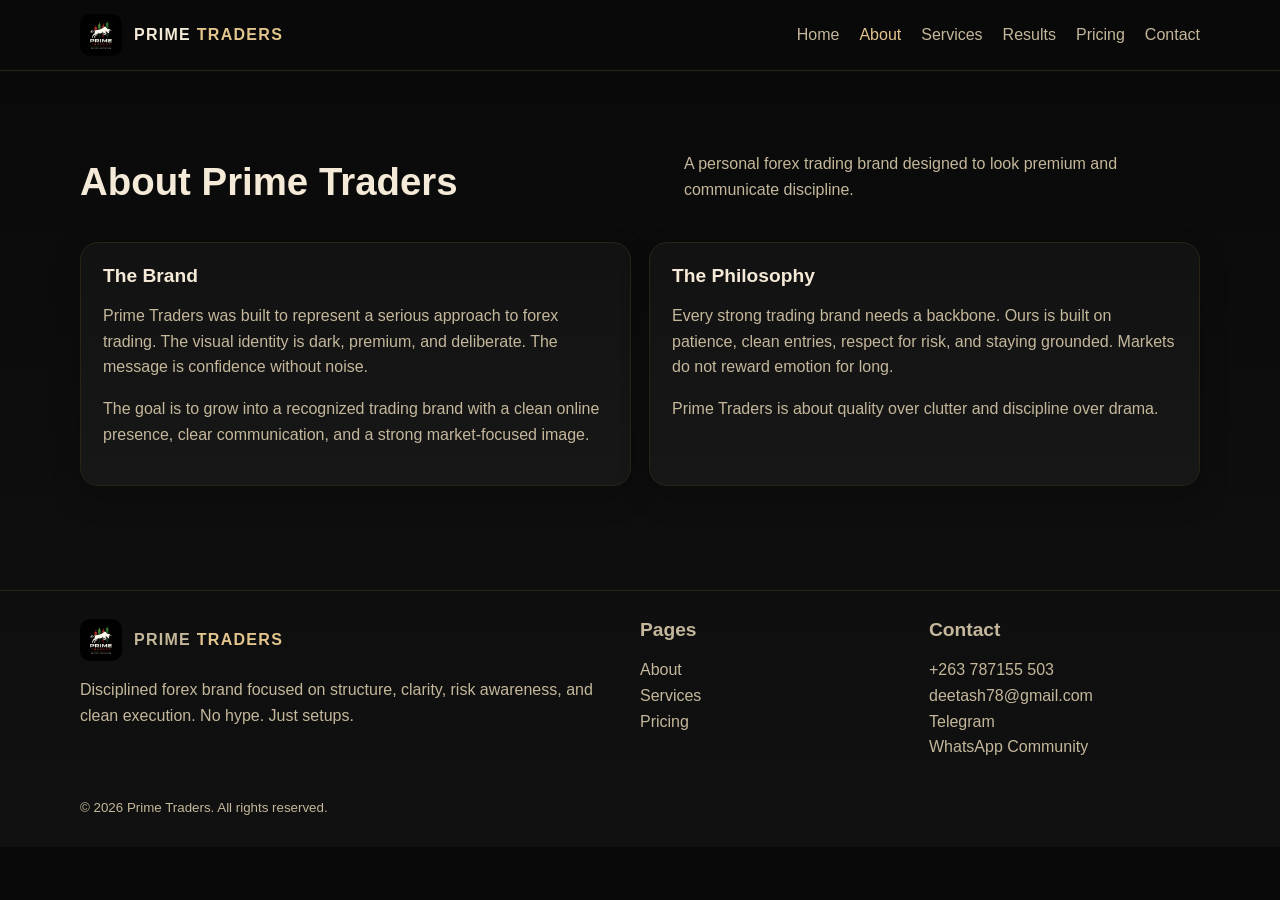
==== about.html @ fb57da5f "Add files via upload" ====
<!doctype html><html><head><meta charset="utf-8"><meta name="viewport" content="width=device-width,initial-scale=1"><title>About | Prime Traders</title><meta name="description" content="Prime Traders — personal forex trading brand with a premium, disciplined, no-hype positioning."><link rel="icon" href="logo.png"><link rel="stylesheet" href="style.css"></head><body>
    <nav class="nav"><div class="container nav-inner"><a class="brand" href="index.html"><img src="logo.png" alt="Prime Traders logo"><div>PRIME <span>TRADERS</span></div></a><div class="links"><a href="index.html" class="">Home</a><a href="about.html" class="active">About</a><a href="services.html" class="">Services</a><a href="results.html" class="">Results</a><a href="pricing.html" class="">Pricing</a><a href="contact.html" class="">Contact</a></div></div></nav>
    <section class="section"><div class="container"><div class="section-head"><div><h2>About Prime Traders</h2></div><p>A personal forex trading brand designed to look premium and communicate discipline.</p></div><div class="grid-2"><div class="card"><h3>The Brand</h3><p>Prime Traders was built to represent a serious approach to forex trading. The visual identity is dark, premium, and deliberate. The message is confidence without noise.</p><p>The goal is to grow into a recognized trading brand with a clean online presence, clear communication, and a strong market-focused image.</p></div><div class="card"><h3>The Philosophy</h3><p>Every strong trading brand needs a backbone. Ours is built on patience, clean entries, respect for risk, and staying grounded. Markets do not reward emotion for long.</p><p>Prime Traders is about quality over clutter and discipline over drama.</p></div></div></div></section>
    <footer class="footer"><div class="container footer-grid"><div><div class="brand" style="margin-bottom:10px"><img src="logo.png" alt="logo"><div>PRIME <span>TRADERS</span></div></div><p>Disciplined forex brand focused on structure, clarity, risk awareness, and clean execution. No hype. Just setups.</p></div><div><h3>Pages</h3><p><a href="about.html">About</a><br><a href="services.html">Services</a><br><a href="pricing.html">Pricing</a></p></div><div><h3>Contact</h3><p>+263 787155 503<br>deetash78@gmail.com<br><a href="https://t.me/primetraders263">Telegram</a><br><a href="https://chat.whatsapp.com/EgGNkARobAU7Wav0RTBW9T?mode=gi_t">WhatsApp Community</a></p></div></div><div class="container" style="margin-top:18px"><small>© 2026 Prime Traders. All rights reserved.</small></div></footer>
    <script src="script.js"></script></body></html>
---- style.css ----
:root{
  --bg:#0a0a0a; --card:#121212; --card2:#171717; --text:#f4ead7; --muted:#c4b79b; --gold:#c7a35f; --gold2:#e2c48d; --line:#2a2418;
}
*{box-sizing:border-box} html{scroll-behavior:smooth} body{margin:0;font-family:Arial,Helvetica,sans-serif;background:linear-gradient(180deg,#090909,#111);color:var(--text);line-height:1.6}
a{color:inherit;text-decoration:none} img{max-width:100%;display:block}
.container{width:min(1120px,92%);margin:auto}
.nav{position:sticky;top:0;z-index:20;background:rgba(10,10,10,.92);backdrop-filter:blur(8px);border-bottom:1px solid var(--line)}
.nav-inner{display:flex;align-items:center;justify-content:space-between;padding:14px 0}.brand{display:flex;align-items:center;gap:12px;font-weight:700;letter-spacing:.08em}.brand img{width:42px;height:42px;border-radius:10px}.brand span{color:var(--gold2)}
.links{display:flex;gap:20px;flex-wrap:wrap}.links a{color:var(--muted)}.links a:hover,.links a.active{color:var(--gold2)}
.hero{padding:88px 0 58px;background:radial-gradient(circle at top right,rgba(199,163,95,.14),transparent 30%),radial-gradient(circle at left,rgba(226,196,141,.08),transparent 28%)}
.hero-grid{display:grid;grid-template-columns:1.2fr .8fr;gap:32px;align-items:center}.badge{display:inline-block;padding:8px 12px;border:1px solid var(--line);border-radius:999px;color:var(--gold2);background:#111;margin-bottom:18px}
h1,h2,h3{line-height:1.15;margin:0 0 14px} h1{font-size:clamp(2.2rem,5vw,4.4rem)} h2{font-size:clamp(1.7rem,3vw,2.8rem)} h3{font-size:1.2rem}.lead{font-size:1.08rem;color:var(--muted);max-width:62ch}
.cta{display:flex;gap:14px;flex-wrap:wrap;margin-top:24px}.btn{display:inline-block;padding:14px 18px;border-radius:12px;border:1px solid var(--gold);font-weight:700}.btn-primary{background:linear-gradient(135deg,var(--gold),#9f7b3f);color:#111}.btn-secondary{color:var(--gold2);background:transparent}
.card,.stat,.price,.contact-card,.faq-item{background:linear-gradient(180deg,var(--card),var(--card2));border:1px solid var(--line);border-radius:18px;box-shadow:0 12px 30px rgba(0,0,0,.2)}
.hero-card{padding:24px}.hero-card ul{padding-left:18px;color:var(--muted)}
.section{padding:64px 0}.section-head{display:flex;justify-content:space-between;gap:18px;align-items:end;margin-bottom:24px}.section-head p{max-width:58ch;color:var(--muted)}
.grid-3{display:grid;grid-template-columns:repeat(3,1fr);gap:18px}.grid-2{display:grid;grid-template-columns:repeat(2,1fr);gap:18px}
.card{padding:22px}.card p,.stat p,.price p,.contact-card p,li{color:var(--muted)}
.stats{display:grid;grid-template-columns:repeat(4,1fr);gap:16px}.stat{padding:22px}.stat strong{display:block;font-size:1.9rem;color:var(--gold2);margin-bottom:8px}
.price{padding:24px;display:flex;flex-direction:column;gap:14px}.price .amount{font-size:2rem;color:var(--gold2);font-weight:800}.price ul{padding-left:18px;margin:0}.pill{display:inline-block;padding:6px 10px;border:1px solid var(--line);border-radius:999px;color:var(--gold2);font-size:.9rem}
.contact-grid{display:grid;grid-template-columns:repeat(2,1fr);gap:18px}.contact-card{padding:22px}
.footer{border-top:1px solid var(--line);padding:28px 0;color:var(--muted);margin-top:40px}.footer-grid{display:grid;grid-template-columns:2fr 1fr 1fr;gap:18px}.muted{color:var(--muted)}
.notice{padding:16px 18px;border-left:4px solid var(--gold);background:#121212;border-radius:12px;color:var(--muted)}
.table{width:100%;border-collapse:collapse}.table th,.table td{padding:14px;border-bottom:1px solid var(--line);text-align:left}.table th{color:var(--gold2)}
@media (max-width:900px){.hero-grid,.grid-3,.grid-2,.contact-grid,.footer-grid,.stats{grid-template-columns:1fr}.nav-inner{flex-direction:column;gap:12px}.links{justify-content:center}}
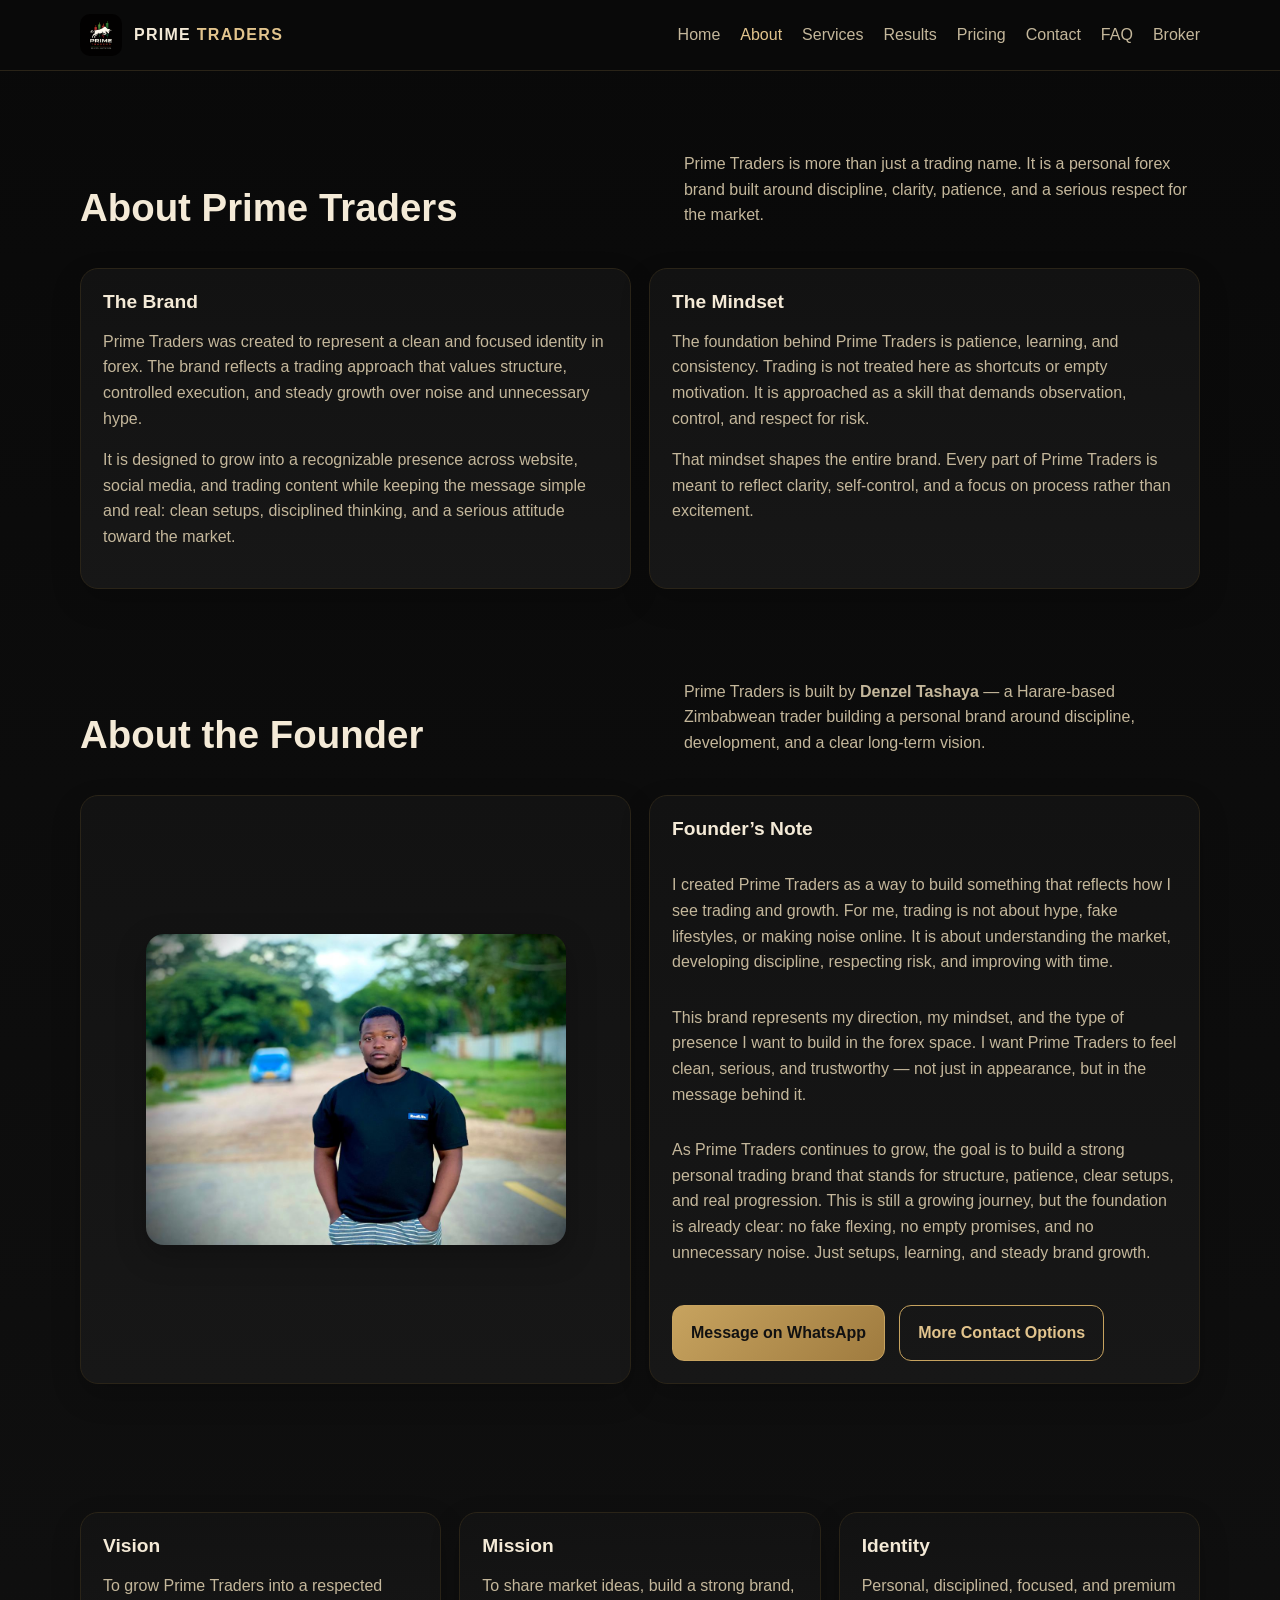
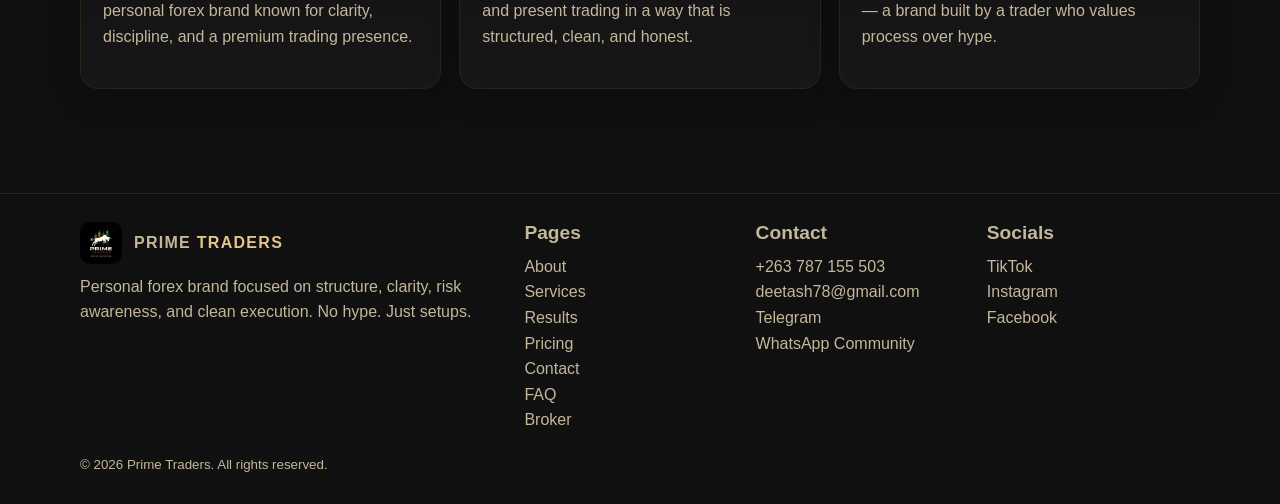
==== commit 1f44dd4a: "Add files via upload" ====
--- a/about.html
+++ b/about.html
@@ -1,5 +1,144 @@
-<!doctype html><html><head><meta charset="utf-8"><meta name="viewport" content="width=device-width,initial-scale=1"><title>About | Prime Traders</title><meta name="description" content="Prime Traders — personal forex trading brand with a premium, disciplined, no-hype positioning."><link rel="icon" href="logo.png"><link rel="stylesheet" href="style.css"></head><body>
-    <nav class="nav"><div class="container nav-inner"><a class="brand" href="index.html"><img src="logo.png" alt="Prime Traders logo"><div>PRIME <span>TRADERS</span></div></a><div class="links"><a href="index.html" class="">Home</a><a href="about.html" class="active">About</a><a href="services.html" class="">Services</a><a href="results.html" class="">Results</a><a href="pricing.html" class="">Pricing</a><a href="contact.html" class="">Contact</a></div></div></nav>
-    <section class="section"><div class="container"><div class="section-head"><div><h2>About Prime Traders</h2></div><p>A personal forex trading brand designed to look premium and communicate discipline.</p></div><div class="grid-2"><div class="card"><h3>The Brand</h3><p>Prime Traders was built to represent a serious approach to forex trading. The visual identity is dark, premium, and deliberate. The message is confidence without noise.</p><p>The goal is to grow into a recognized trading brand with a clean online presence, clear communication, and a strong market-focused image.</p></div><div class="card"><h3>The Philosophy</h3><p>Every strong trading brand needs a backbone. Ours is built on patience, clean entries, respect for risk, and staying grounded. Markets do not reward emotion for long.</p><p>Prime Traders is about quality over clutter and discipline over drama.</p></div></div></div></section>
-    <footer class="footer"><div class="container footer-grid"><div><div class="brand" style="margin-bottom:10px"><img src="logo.png" alt="logo"><div>PRIME <span>TRADERS</span></div></div><p>Disciplined forex brand focused on structure, clarity, risk awareness, and clean execution. No hype. Just setups.</p></div><div><h3>Pages</h3><p><a href="about.html">About</a><br><a href="services.html">Services</a><br><a href="pricing.html">Pricing</a></p></div><div><h3>Contact</h3><p>+263 787155 503<br>deetash78@gmail.com<br><a href="https://t.me/primetraders263">Telegram</a><br><a href="https://chat.whatsapp.com/EgGNkARobAU7Wav0RTBW9T?mode=gi_t">WhatsApp Community</a></p></div></div><div class="container" style="margin-top:18px"><small>© 2026 Prime Traders. All rights reserved.</small></div></footer>
-    <script src="script.js"></script></body></html>+<!doctype html>
+<html lang="en">
+<head>
+  <meta charset="utf-8">
+  <meta name="viewport" content="width=device-width,initial-scale=1">
+  <title>About | Prime Traders</title>
+  <meta name="description" content="Learn about Prime Traders and the founder behind the brand. A personal forex trading brand built on structure, patience, clarity, and disciplined execution.">
+  <link rel="icon" href="logo.png">
+  <link rel="stylesheet" href="style.css">
+</head>
+<body>
+  <nav class="nav">
+    <div class="container nav-inner">
+      <a class="brand" href="index.html">
+        <img src="logo.png" alt="Prime Traders logo">
+        <div>PRIME <span>TRADERS</span></div>
+      </a>
+      <div class="links">
+        <a href="index.html">Home</a>
+        <a href="about.html" class="active">About</a>
+        <a href="services.html">Services</a>
+        <a href="results.html">Results</a>
+        <a href="pricing.html">Pricing</a>
+        <a href="contact.html">Contact</a>
+        <a href="faq.html">FAQ</a>
+        <a href="broker.html">Broker</a>
+      </div>
+    </div>
+  </nav>
+
+  <section class="section">
+    <div class="container">
+      <div class="section-head">
+        <div><h2>About Prime Traders</h2></div>
+        <p>Prime Traders is more than just a trading name. It is a personal forex brand built around discipline, clarity, patience, and a serious respect for the market.</p>
+      </div>
+
+      <div class="grid-2">
+        <div class="card">
+          <h3>The Brand</h3>
+          <p>Prime Traders was created to represent a clean and focused identity in forex. The brand reflects a trading approach that values structure, controlled execution, and steady growth over noise and unnecessary hype.</p>
+          <p>It is designed to grow into a recognizable presence across website, social media, and trading content while keeping the message simple and real: clean setups, disciplined thinking, and a serious attitude toward the market.</p>
+        </div>
+
+        <div class="card">
+          <h3>The Mindset</h3>
+          <p>The foundation behind Prime Traders is patience, learning, and consistency. Trading is not treated here as shortcuts or empty motivation. It is approached as a skill that demands observation, control, and respect for risk.</p>
+          <p>That mindset shapes the entire brand. Every part of Prime Traders is meant to reflect clarity, self-control, and a focus on process rather than excitement.</p>
+        </div>
+      </div>
+    </div>
+  </section>
+
+  <section class="section founder-section">
+    <div class="container">
+      <div class="section-head">
+        <div><h2>About the Founder</h2></div>
+        <p>Prime Traders is built by <strong>Denzel Tashaya</strong> — a Harare-based Zimbabwean trader building a personal brand around discipline, development, and a clear long-term vision.</p>
+      </div>
+
+      <div class="grid-2 founder-grid">
+        <div class="card founder-photo-card">
+          <img src="denzel.jpeg" alt="Denzel Tashaya" class="founder-photo">
+        </div>
+
+        <div class="card founder-text-card">
+          <h3>Founder’s Note</h3>
+          <p>I created Prime Traders as a way to build something that reflects how I see trading and growth. For me, trading is not about hype, fake lifestyles, or making noise online. It is about understanding the market, developing discipline, respecting risk, and improving with time.</p>
+          <p>This brand represents my direction, my mindset, and the type of presence I want to build in the forex space. I want Prime Traders to feel clean, serious, and trustworthy — not just in appearance, but in the message behind it.</p>
+          <p>As Prime Traders continues to grow, the goal is to build a strong personal trading brand that stands for structure, patience, clear setups, and real progression. This is still a growing journey, but the foundation is already clear: no fake flexing, no empty promises, and no unnecessary noise. Just setups, learning, and steady brand growth.</p>
+
+          <div class="founder-actions">
+            <a class="btn btn-primary" href="https://wa.me/263787155503?text=Hi%20Denzel" target="_blank">Message on WhatsApp</a>
+            <a class="btn btn-secondary" href="contact.html">More Contact Options</a>
+          </div>
+        </div>
+      </div>
+    </div>
+  </section>
+
+  <section class="section">
+    <div class="container">
+      <div class="grid-3">
+        <div class="card">
+          <h3>Vision</h3>
+          <p>To grow Prime Traders into a respected personal forex brand known for clarity, discipline, and a premium trading presence.</p>
+        </div>
+        <div class="card">
+          <h3>Mission</h3>
+          <p>To share market ideas, build a strong brand, and present trading in a way that is structured, clean, and honest.</p>
+        </div>
+        <div class="card">
+          <h3>Identity</h3>
+          <p>Personal, disciplined, focused, and premium — a brand built by a trader who values process over hype.</p>
+        </div>
+      </div>
+    </div>
+  </section>
+
+  <footer class="footer">
+    <div class="container footer-grid">
+      <div>
+        <div class="brand" style="margin-bottom:10px">
+          <img src="logo.png" alt="Prime Traders logo">
+          <div>PRIME <span>TRADERS</span></div>
+        </div>
+        <p>Personal forex brand focused on structure, clarity, risk awareness, and clean execution. No hype. Just setups.</p>
+      </div>
+      <div>
+        <h3>Pages</h3>
+        <p>
+          <a href="about.html">About</a><br>
+          <a href="services.html">Services</a><br>
+          <a href="results.html">Results</a><br>
+          <a href="pricing.html">Pricing</a><br>
+          <a href="contact.html">Contact</a><br>
+          <a href="faq.html">FAQ</a><br>
+          <a href="broker.html">Broker</a>
+        </p>
+      </div>
+      <div>
+        <h3>Contact</h3>
+        <p>
+          <a href="tel:+263787155503">+263 787 155 503</a><br>
+          <a href="mailto:deetash78@gmail.com">deetash78@gmail.com</a><br>
+          <a href="https://t.me/primetraders263" target="_blank">Telegram</a><br>
+          <a href="https://chat.whatsapp.com/EgGNkARobAU7Wav0RTBW9T?mode=gi_t" target="_blank">WhatsApp Community</a>
+        </p>
+      </div>
+      <div>
+        <h3>Socials</h3>
+        <p>
+          <a href="https://www.tiktok.com/@primetraders_zw?_r=1&_t=ZS-950RxNBvnf7" target="_blank">TikTok</a><br>
+          <a href="https://www.instagram.com/denzeltashayaofficial?igsh=MmN0ZHVwbDB0ODcy&utm_source=qr" target="_blank">Instagram</a><br>
+          <a href="https://www.facebook.com/share/1NozaazZCv/?mibextid=wwXIfr" target="_blank">Facebook</a>
+        </p>
+      </div>
+    </div>
+    <div class="container" style="margin-top:18px"><small>© 2026 Prime Traders. All rights reserved.</small></div>
+  </footer>
+
+  <script src="script.js"></script>
+</body>
+</html>
--- a/style.css
+++ b/style.css
@@ -1,26 +1,491 @@
-
 :root{
-  --bg:#0a0a0a; --card:#121212; --card2:#171717; --text:#f4ead7; --muted:#c4b79b; --gold:#c7a35f; --gold2:#e2c48d; --line:#2a2418;
-}
-*{box-sizing:border-box} html{scroll-behavior:smooth} body{margin:0;font-family:Arial,Helvetica,sans-serif;background:linear-gradient(180deg,#090909,#111);color:var(--text);line-height:1.6}
-a{color:inherit;text-decoration:none} img{max-width:100%;display:block}
-.container{width:min(1120px,92%);margin:auto}
-.nav{position:sticky;top:0;z-index:20;background:rgba(10,10,10,.92);backdrop-filter:blur(8px);border-bottom:1px solid var(--line)}
-.nav-inner{display:flex;align-items:center;justify-content:space-between;padding:14px 0}.brand{display:flex;align-items:center;gap:12px;font-weight:700;letter-spacing:.08em}.brand img{width:42px;height:42px;border-radius:10px}.brand span{color:var(--gold2)}
-.links{display:flex;gap:20px;flex-wrap:wrap}.links a{color:var(--muted)}.links a:hover,.links a.active{color:var(--gold2)}
-.hero{padding:88px 0 58px;background:radial-gradient(circle at top right,rgba(199,163,95,.14),transparent 30%),radial-gradient(circle at left,rgba(226,196,141,.08),transparent 28%)}
-.hero-grid{display:grid;grid-template-columns:1.2fr .8fr;gap:32px;align-items:center}.badge{display:inline-block;padding:8px 12px;border:1px solid var(--line);border-radius:999px;color:var(--gold2);background:#111;margin-bottom:18px}
-h1,h2,h3{line-height:1.15;margin:0 0 14px} h1{font-size:clamp(2.2rem,5vw,4.4rem)} h2{font-size:clamp(1.7rem,3vw,2.8rem)} h3{font-size:1.2rem}.lead{font-size:1.08rem;color:var(--muted);max-width:62ch}
-.cta{display:flex;gap:14px;flex-wrap:wrap;margin-top:24px}.btn{display:inline-block;padding:14px 18px;border-radius:12px;border:1px solid var(--gold);font-weight:700}.btn-primary{background:linear-gradient(135deg,var(--gold),#9f7b3f);color:#111}.btn-secondary{color:var(--gold2);background:transparent}
-.card,.stat,.price,.contact-card,.faq-item{background:linear-gradient(180deg,var(--card),var(--card2));border:1px solid var(--line);border-radius:18px;box-shadow:0 12px 30px rgba(0,0,0,.2)}
-.hero-card{padding:24px}.hero-card ul{padding-left:18px;color:var(--muted)}
-.section{padding:64px 0}.section-head{display:flex;justify-content:space-between;gap:18px;align-items:end;margin-bottom:24px}.section-head p{max-width:58ch;color:var(--muted)}
-.grid-3{display:grid;grid-template-columns:repeat(3,1fr);gap:18px}.grid-2{display:grid;grid-template-columns:repeat(2,1fr);gap:18px}
-.card{padding:22px}.card p,.stat p,.price p,.contact-card p,li{color:var(--muted)}
-.stats{display:grid;grid-template-columns:repeat(4,1fr);gap:16px}.stat{padding:22px}.stat strong{display:block;font-size:1.9rem;color:var(--gold2);margin-bottom:8px}
-.price{padding:24px;display:flex;flex-direction:column;gap:14px}.price .amount{font-size:2rem;color:var(--gold2);font-weight:800}.price ul{padding-left:18px;margin:0}.pill{display:inline-block;padding:6px 10px;border:1px solid var(--line);border-radius:999px;color:var(--gold2);font-size:.9rem}
-.contact-grid{display:grid;grid-template-columns:repeat(2,1fr);gap:18px}.contact-card{padding:22px}
-.footer{border-top:1px solid var(--line);padding:28px 0;color:var(--muted);margin-top:40px}.footer-grid{display:grid;grid-template-columns:2fr 1fr 1fr;gap:18px}.muted{color:var(--muted)}
-.notice{padding:16px 18px;border-left:4px solid var(--gold);background:#121212;border-radius:12px;color:var(--muted)}
-.table{width:100%;border-collapse:collapse}.table th,.table td{padding:14px;border-bottom:1px solid var(--line);text-align:left}.table th{color:var(--gold2)}
-@media (max-width:900px){.hero-grid,.grid-3,.grid-2,.contact-grid,.footer-grid,.stats{grid-template-columns:1fr}.nav-inner{flex-direction:column;gap:12px}.links{justify-content:center}}
+  --bg:#0a0a0a;
+  --card:#121212;
+  --card2:#171717;
+  --text:#f4ead7;
+  --muted:#c4b79b;
+  --gold:#c7a35f;
+  --gold2:#e2c48d;
+  --line:#2a2418;
+}
+
+*{
+  box-sizing:border-box;
+}
+
+html{
+  scroll-behavior:smooth;
+}
+
+body{
+  margin:0;
+  font-family:Arial, Helvetica, sans-serif;
+  background:linear-gradient(180deg,#090909,#111);
+  color:var(--text);
+  line-height:1.6;
+}
+
+a{
+  color:inherit;
+  text-decoration:none;
+}
+
+img{
+  max-width:100%;
+  display:block;
+}
+
+.container{
+  width:min(1120px, 92%);
+  margin:auto;
+}
+
+/* NAV */
+.nav{
+  position:sticky;
+  top:0;
+  z-index:20;
+  background:rgba(10,10,10,.92);
+  backdrop-filter:blur(8px);
+  border-bottom:1px solid var(--line);
+}
+
+.nav-inner{
+  display:flex;
+  align-items:center;
+  justify-content:space-between;
+  padding:14px 0;
+  gap:16px;
+}
+
+.brand{
+  display:flex;
+  align-items:center;
+  gap:12px;
+  font-weight:700;
+  letter-spacing:.08em;
+}
+
+.brand img{
+  width:42px;
+  height:42px;
+  border-radius:10px;
+  object-fit:cover;
+}
+
+.brand span{
+  color:var(--gold2);
+}
+
+.links{
+  display:flex;
+  gap:20px;
+  flex-wrap:wrap;
+}
+
+.links a{
+  color:var(--muted);
+  transition:.2s ease;
+}
+
+.links a:hover,
+.links a.active{
+  color:var(--gold2);
+}
+
+/* HERO */
+.hero{
+  padding:88px 0 58px;
+  background:
+    radial-gradient(circle at top right, rgba(199,163,95,.14), transparent 30%),
+    radial-gradient(circle at left, rgba(226,196,141,.08), transparent 28%);
+}
+
+.hero-grid{
+  display:grid;
+  grid-template-columns:1.2fr .8fr;
+  gap:32px;
+  align-items:center;
+}
+
+.badge{
+  display:inline-block;
+  padding:8px 12px;
+  border:1px solid var(--line);
+  border-radius:999px;
+  color:var(--gold2);
+  background:#111;
+  margin-bottom:18px;
+  font-size:.92rem;
+}
+
+h1,h2,h3{
+  line-height:1.15;
+  margin:0 0 14px;
+}
+
+h1{
+  font-size:clamp(2.2rem, 5vw, 4.4rem);
+}
+
+h2{
+  font-size:clamp(1.7rem, 3vw, 2.8rem);
+}
+
+h3{
+  font-size:1.2rem;
+}
+
+.lead{
+  font-size:1.08rem;
+  color:var(--muted);
+  max-width:62ch;
+}
+
+/* BUTTONS */
+.cta,
+.founder-actions{
+  display:flex;
+  gap:14px;
+  flex-wrap:wrap;
+  margin-top:24px;
+}
+
+.btn{
+  display:inline-block;
+  padding:14px 18px;
+  border-radius:12px;
+  border:1px solid var(--gold);
+  font-weight:700;
+  transition:.2s ease;
+}
+
+.btn:hover{
+  transform:translateY(-1px);
+}
+
+.btn-primary{
+  background:linear-gradient(135deg, var(--gold), #9f7b3f);
+  color:#111;
+}
+
+.btn-secondary{
+  color:var(--gold2);
+  background:transparent;
+}
+
+/* CARDS */
+.card,
+.stat,
+.price,
+.contact-card,
+.faq-item{
+  background:linear-gradient(180deg, var(--card), var(--card2));
+  border:1px solid var(--line);
+  border-radius:18px;
+  box-shadow:0 12px 30px rgba(0,0,0,.2);
+}
+
+.hero-card{
+  padding:24px;
+}
+
+.hero-card ul{
+  padding-left:18px;
+  color:var(--muted);
+}
+
+.section{
+  padding:64px 0;
+}
+
+.section-head{
+  display:flex;
+  justify-content:space-between;
+  gap:18px;
+  align-items:end;
+  margin-bottom:24px;
+}
+
+.section-head p{
+  max-width:58ch;
+  color:var(--muted);
+}
+
+.grid-3{
+  display:grid;
+  grid-template-columns:repeat(3,1fr);
+  gap:18px;
+}
+
+.grid-2{
+  display:grid;
+  grid-template-columns:repeat(2,1fr);
+  gap:18px;
+}
+
+.card{
+  padding:22px;
+}
+
+.card p,
+.stat p,
+.price p,
+.contact-card p,
+li{
+  color:var(--muted);
+}
+
+.card p + p{
+  margin-top:12px;
+}
+
+.stats{
+  display:grid;
+  grid-template-columns:repeat(4,1fr);
+  gap:16px;
+}
+
+.stat{
+  padding:22px;
+}
+
+.stat strong{
+  display:block;
+  font-size:1.9rem;
+  color:var(--gold2);
+  margin-bottom:8px;
+}
+
+/* PRICING */
+.price{
+  padding:24px;
+  display:flex;
+  flex-direction:column;
+  gap:14px;
+}
+
+.price .amount{
+  font-size:2rem;
+  color:var(--gold2);
+  font-weight:800;
+}
+
+.price ul{
+  padding-left:18px;
+  margin:0;
+}
+
+.price .btn{
+  margin-top:auto;
+}
+
+.pill{
+  display:inline-block;
+  padding:6px 10px;
+  border:1px solid var(--line);
+  border-radius:999px;
+  color:var(--gold2);
+  font-size:.9rem;
+}
+
+/* CONTACT */
+.contact-grid{
+  display:grid;
+  grid-template-columns:repeat(2,1fr);
+  gap:18px;
+}
+
+.contact-card{
+  padding:22px;
+}
+
+/* NOTICE */
+.notice{
+  padding:16px 18px;
+  border-left:4px solid var(--gold);
+  background:#121212;
+  border-radius:12px;
+  color:var(--muted);
+}
+
+/* FOOTER */
+.footer{
+  border-top:1px solid var(--line);
+  padding:28px 0;
+  color:var(--muted);
+  margin-top:40px;
+}
+
+.footer-grid{
+  display:grid;
+  grid-template-columns:2fr 1fr 1fr 1fr;
+  gap:18px;
+}
+
+.footer h3{
+  margin-bottom:10px;
+}
+
+.footer p{
+  margin:0;
+}
+
+.muted{
+  color:var(--muted);
+}
+
+/* FAQ */
+.faq-list{
+  display:grid;
+  gap:16px;
+}
+
+.faq-item{
+  border:1px solid rgba(212,175,55,.18);
+  border-radius:16px;
+  background:rgba(255,255,255,.02);
+  overflow:hidden;
+}
+
+.faq-question{
+  width:100%;
+  background:transparent;
+  border:none;
+  color:#f5f5f5;
+  padding:20px 22px;
+  text-align:left;
+  font:inherit;
+  font-size:1rem;
+  font-weight:700;
+  display:flex;
+  align-items:center;
+  justify-content:space-between;
+  cursor:pointer;
+}
+
+.faq-question:hover{
+  background:rgba(255,255,255,.03);
+}
+
+.faq-icon{
+  font-size:1.4rem;
+  color:#d4af37;
+  line-height:1;
+  transition:transform .2s ease;
+}
+
+.faq-answer{
+  max-height:0;
+  overflow:hidden;
+  transition:max-height .3s ease, padding .3s ease;
+  padding:0 22px;
+}
+
+.faq-answer p{
+  margin:0 0 14px;
+  color:#d8d8d8;
+}
+
+.faq-item.open .faq-answer{
+  max-height:320px;
+  padding:0 22px 20px;
+}
+
+.faq-item.open .faq-icon{
+  transform:rotate(45deg);
+}
+
+/* FOUNDER */
+.founder-section{
+  padding-top:10px;
+}
+
+.founder-grid{
+  align-items:stretch;
+}
+
+.founder-photo-card{
+  display:flex;
+  align-items:center;
+  justify-content:center;
+  padding:18px;
+  overflow:hidden;
+}
+
+.founder-photo{
+  width:100%;
+  max-width:420px;
+  height:auto;
+  display:block;
+  border-radius:18px;
+  object-fit:cover;
+  box-shadow:0 10px 30px rgba(0,0,0,.25);
+}
+
+.founder-text-card{
+  display:flex;
+  flex-direction:column;
+  justify-content:center;
+}
+
+.founder-text-card h3{
+  margin-bottom:16px;
+}
+
+.founder-text-card p + p{
+  margin-top:14px;
+}
+
+/* TABLE */
+.table{
+  width:100%;
+  border-collapse:collapse;
+}
+
+.table th,
+.table td{
+  padding:14px;
+  border-bottom:1px solid var(--line);
+  text-align:left;
+}
+
+.table th{
+  color:var(--gold2);
+}
+
+/* RESPONSIVE */
+@media (max-width:900px){
+  .hero-grid,
+  .grid-3,
+  .grid-2,
+  .contact-grid,
+  .footer-grid,
+  .stats{
+    grid-template-columns:1fr;
+  }
+
+  .nav-inner{
+    flex-direction:column;
+    gap:12px;
+  }
+
+  .links{
+    justify-content:center;
+  }
+
+  .founder-actions,
+  .cta{
+    flex-direction:column;
+    align-items:stretch;
+  }
+
+  .founder-photo{
+    max-width:100%;
+  }
+
+  .section-head{
+    flex-direction:column;
+    align-items:flex-start;
+  }
+}
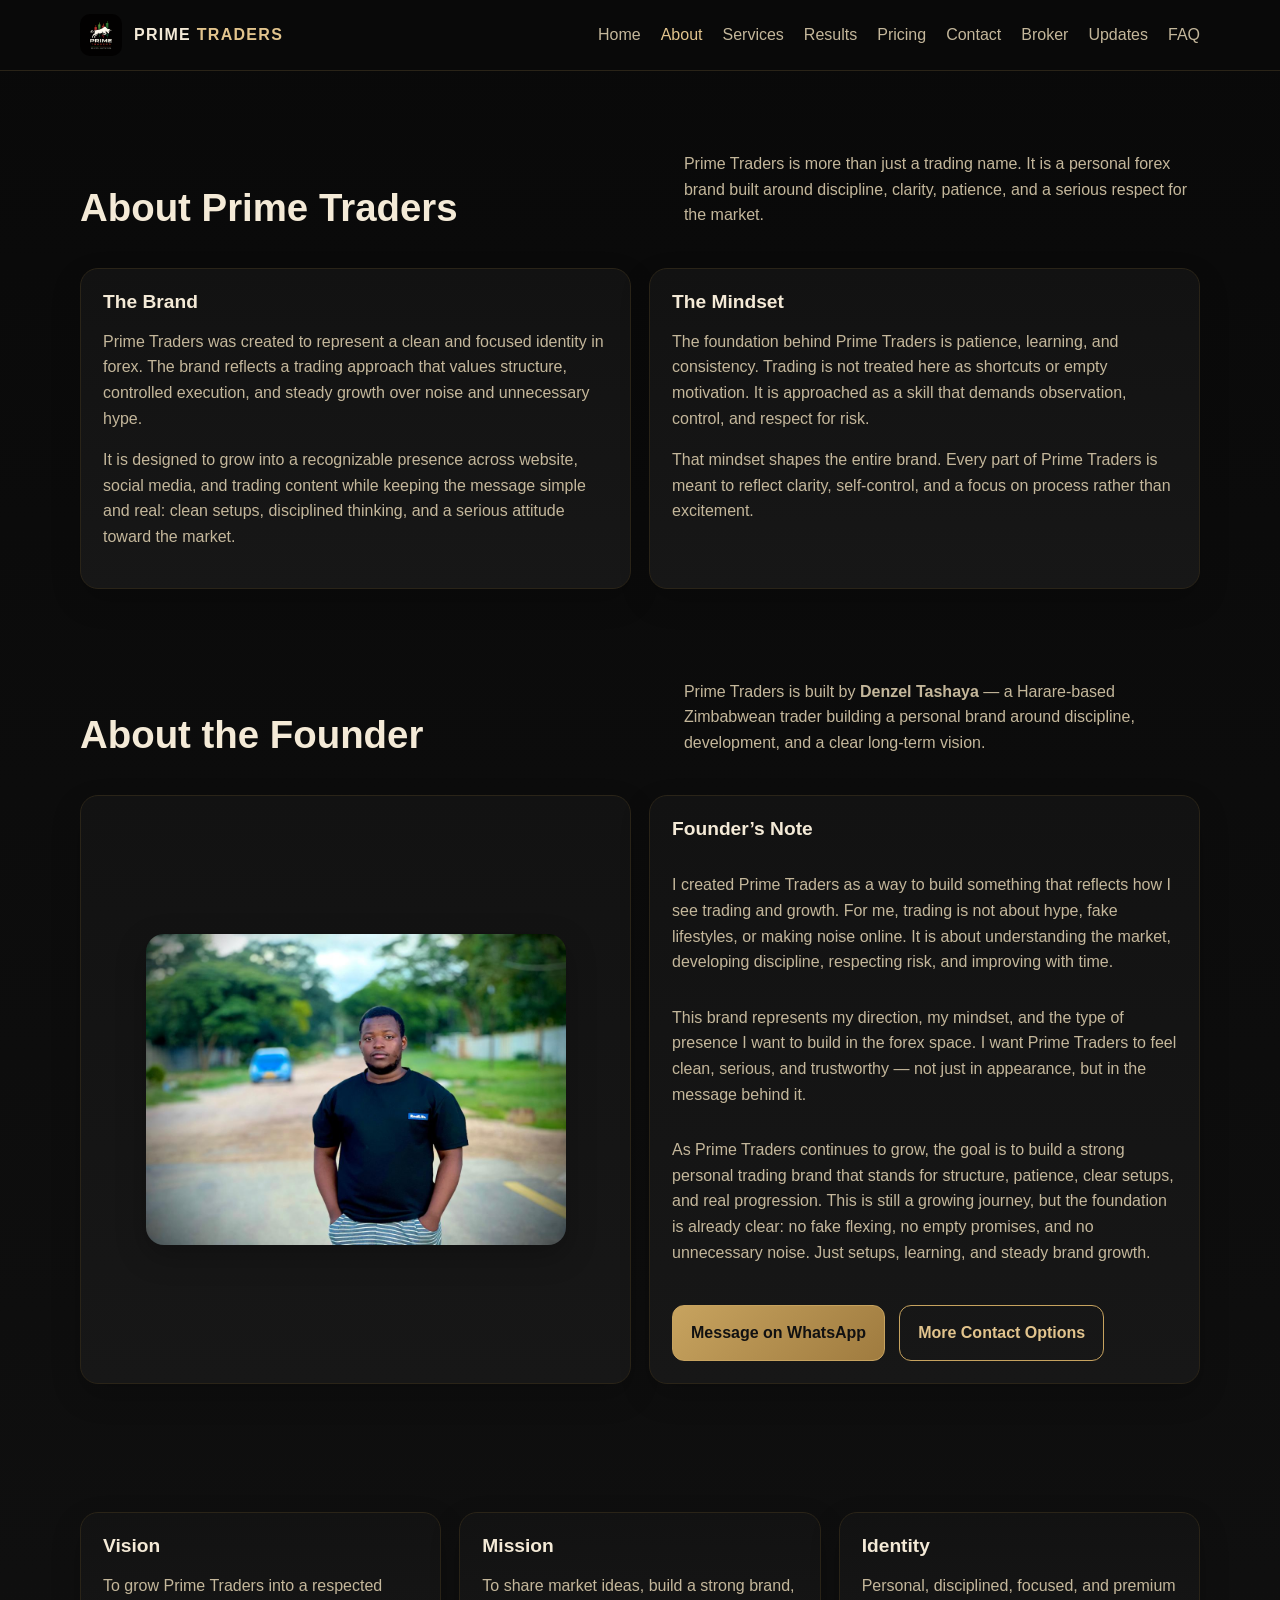
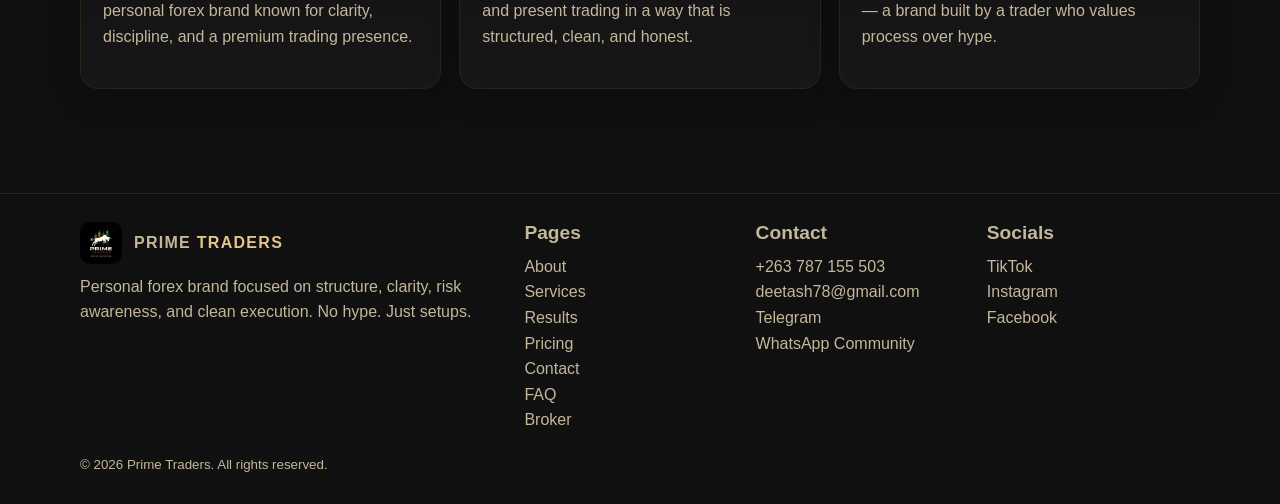
==== commit 4cd3c1a4: "Add files via upload" ====
--- a/about.html
+++ b/about.html
@@ -10,23 +10,24 @@
 </head>
 <body>
   <nav class="nav">
-    <div class="container nav-inner">
-      <a class="brand" href="index.html">
-        <img src="logo.png" alt="Prime Traders logo">
-        <div>PRIME <span>TRADERS</span></div>
-      </a>
-      <div class="links">
-        <a href="index.html">Home</a>
-        <a href="about.html" class="active">About</a>
-        <a href="services.html">Services</a>
-        <a href="results.html">Results</a>
-        <a href="pricing.html">Pricing</a>
-        <a href="contact.html">Contact</a>
-        <a href="faq.html">FAQ</a>
-        <a href="broker.html">Broker</a>
-      </div>
+  <div class="container nav-inner">
+    <a class="brand" href="index.html">
+      <img src="logo.png" alt="Prime Traders logo">
+      <div>PRIME <span>TRADERS</span></div>
+    </a>
+    <div class="links">
+      <a href="index.html">Home</a>
+      <a href="about.html" class="active">About</a>
+      <a href="services.html">Services</a>
+      <a href="results.html">Results</a>
+      <a href="pricing.html">Pricing</a>
+      <a href="contact.html">Contact</a>
+      <a href="broker.html">Broker</a>
+      <a href="updates.html">Updates</a>
+      <a href="faq.html">FAQ</a>
     </div>
-  </nav>
+  </div>
+</nav>
 
   <section class="section">
     <div class="container">
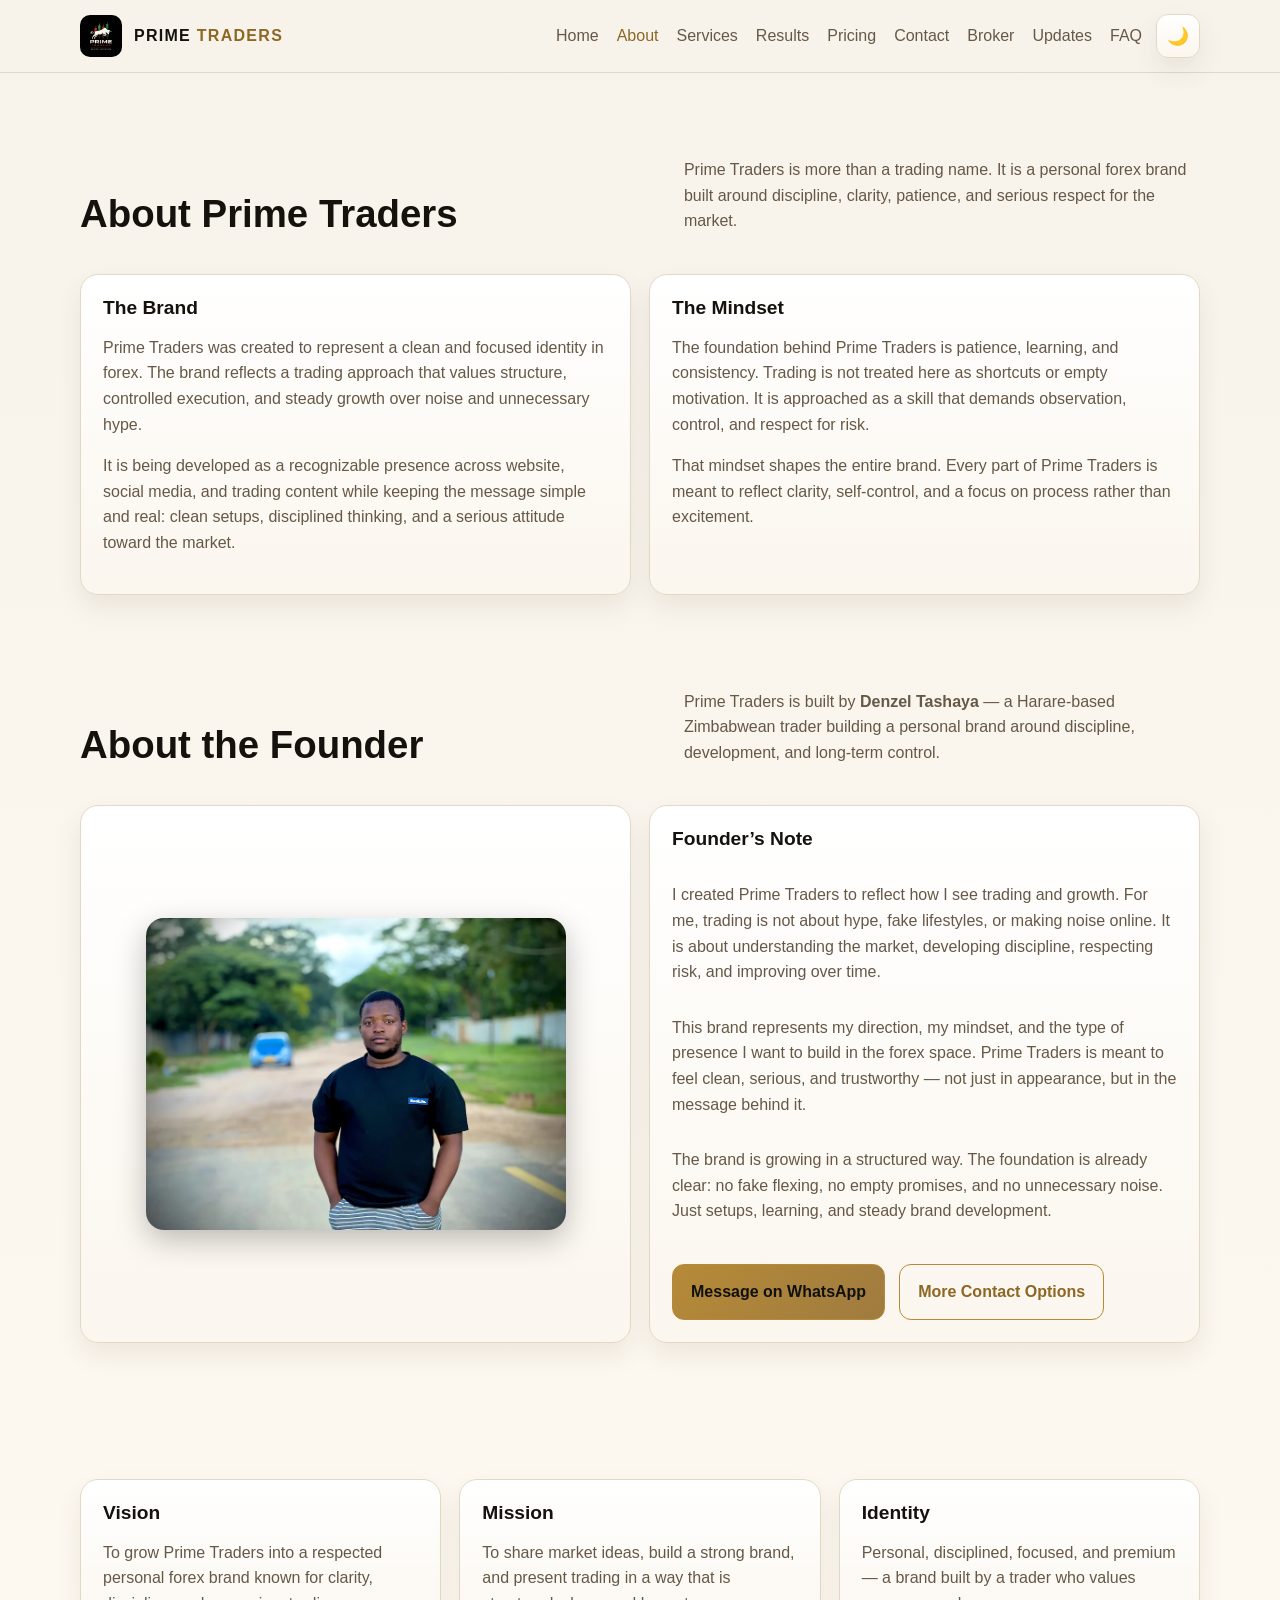
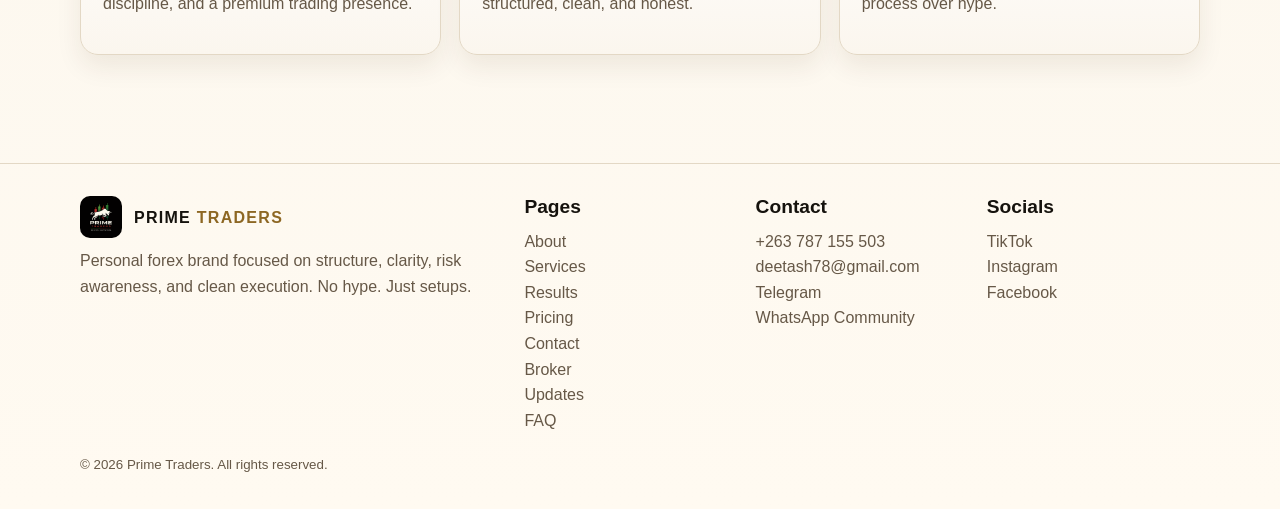
==== commit 933d1776: "Add files via upload" ====
--- a/about.html
+++ b/about.html
@@ -1,145 +1,202 @@
-<!doctype html>
-<html lang="en">
-<head>
-  <meta charset="utf-8">
-  <meta name="viewport" content="width=device-width,initial-scale=1">
-  <title>About | Prime Traders</title>
-  <meta name="description" content="Learn about Prime Traders and the founder behind the brand. A personal forex trading brand built on structure, patience, clarity, and disciplined execution.">
-  <link rel="icon" href="logo.png">
-  <link rel="stylesheet" href="style.css">
-</head>
-<body>
-  <nav class="nav">
-  <div class="container nav-inner">
-    <a class="brand" href="index.html">
-      <img src="logo.png" alt="Prime Traders logo">
-      <div>PRIME <span>TRADERS</span></div>
-    </a>
-    <div class="links">
-      <a href="index.html">Home</a>
-      <a href="about.html" class="active">About</a>
-      <a href="services.html">Services</a>
-      <a href="results.html">Results</a>
-      <a href="pricing.html">Pricing</a>
-      <a href="contact.html">Contact</a>
-      <a href="broker.html">Broker</a>
-      <a href="updates.html">Updates</a>
-      <a href="faq.html">FAQ</a>
-    </div>
-  </div>
-</nav>
-
-  <section class="section">
-    <div class="container">
-      <div class="section-head">
-        <div><h2>About Prime Traders</h2></div>
-        <p>Prime Traders is more than just a trading name. It is a personal forex brand built around discipline, clarity, patience, and a serious respect for the market.</p>
-      </div>
-
-      <div class="grid-2">
-        <div class="card">
-          <h3>The Brand</h3>
-          <p>Prime Traders was created to represent a clean and focused identity in forex. The brand reflects a trading approach that values structure, controlled execution, and steady growth over noise and unnecessary hype.</p>
-          <p>It is designed to grow into a recognizable presence across website, social media, and trading content while keeping the message simple and real: clean setups, disciplined thinking, and a serious attitude toward the market.</p>
-        </div>
-
-        <div class="card">
-          <h3>The Mindset</h3>
-          <p>The foundation behind Prime Traders is patience, learning, and consistency. Trading is not treated here as shortcuts or empty motivation. It is approached as a skill that demands observation, control, and respect for risk.</p>
-          <p>That mindset shapes the entire brand. Every part of Prime Traders is meant to reflect clarity, self-control, and a focus on process rather than excitement.</p>
-        </div>
-      </div>
-    </div>
-  </section>
-
-  <section class="section founder-section">
-    <div class="container">
-      <div class="section-head">
-        <div><h2>About the Founder</h2></div>
-        <p>Prime Traders is built by <strong>Denzel Tashaya</strong> — a Harare-based Zimbabwean trader building a personal brand around discipline, development, and a clear long-term vision.</p>
-      </div>
-
-      <div class="grid-2 founder-grid">
-        <div class="card founder-photo-card">
-          <img src="denzel.jpeg" alt="Denzel Tashaya" class="founder-photo">
-        </div>
-
-        <div class="card founder-text-card">
-          <h3>Founder’s Note</h3>
-          <p>I created Prime Traders as a way to build something that reflects how I see trading and growth. For me, trading is not about hype, fake lifestyles, or making noise online. It is about understanding the market, developing discipline, respecting risk, and improving with time.</p>
-          <p>This brand represents my direction, my mindset, and the type of presence I want to build in the forex space. I want Prime Traders to feel clean, serious, and trustworthy — not just in appearance, but in the message behind it.</p>
-          <p>As Prime Traders continues to grow, the goal is to build a strong personal trading brand that stands for structure, patience, clear setups, and real progression. This is still a growing journey, but the foundation is already clear: no fake flexing, no empty promises, and no unnecessary noise. Just setups, learning, and steady brand growth.</p>
-
-          <div class="founder-actions">
-            <a class="btn btn-primary" href="https://wa.me/263787155503?text=Hi%20Denzel" target="_blank">Message on WhatsApp</a>
-            <a class="btn btn-secondary" href="contact.html">More Contact Options</a>
-          </div>
-        </div>
-      </div>
-    </div>
-  </section>
-
-  <section class="section">
-    <div class="container">
-      <div class="grid-3">
-        <div class="card">
-          <h3>Vision</h3>
-          <p>To grow Prime Traders into a respected personal forex brand known for clarity, discipline, and a premium trading presence.</p>
-        </div>
-        <div class="card">
-          <h3>Mission</h3>
-          <p>To share market ideas, build a strong brand, and present trading in a way that is structured, clean, and honest.</p>
-        </div>
-        <div class="card">
-          <h3>Identity</h3>
-          <p>Personal, disciplined, focused, and premium — a brand built by a trader who values process over hype.</p>
-        </div>
-      </div>
-    </div>
-  </section>
-
-  <footer class="footer">
-    <div class="container footer-grid">
-      <div>
-        <div class="brand" style="margin-bottom:10px">
-          <img src="logo.png" alt="Prime Traders logo">
-          <div>PRIME <span>TRADERS</span></div>
-        </div>
-        <p>Personal forex brand focused on structure, clarity, risk awareness, and clean execution. No hype. Just setups.</p>
-      </div>
-      <div>
-        <h3>Pages</h3>
-        <p>
-          <a href="about.html">About</a><br>
-          <a href="services.html">Services</a><br>
-          <a href="results.html">Results</a><br>
-          <a href="pricing.html">Pricing</a><br>
-          <a href="contact.html">Contact</a><br>
-          <a href="faq.html">FAQ</a><br>
-          <a href="broker.html">Broker</a>
-        </p>
-      </div>
-      <div>
-        <h3>Contact</h3>
-        <p>
-          <a href="tel:+263787155503">+263 787 155 503</a><br>
-          <a href="mailto:deetash78@gmail.com">deetash78@gmail.com</a><br>
-          <a href="https://t.me/primetraders263" target="_blank">Telegram</a><br>
-          <a href="https://chat.whatsapp.com/EgGNkARobAU7Wav0RTBW9T?mode=gi_t" target="_blank">WhatsApp Community</a>
-        </p>
-      </div>
-      <div>
-        <h3>Socials</h3>
-        <p>
-          <a href="https://www.tiktok.com/@primetraders_zw?_r=1&_t=ZS-950RxNBvnf7" target="_blank">TikTok</a><br>
-          <a href="https://www.instagram.com/denzeltashayaofficial?igsh=MmN0ZHVwbDB0ODcy&utm_source=qr" target="_blank">Instagram</a><br>
-          <a href="https://www.facebook.com/share/1NozaazZCv/?mibextid=wwXIfr" target="_blank">Facebook</a>
-        </p>
-      </div>
-    </div>
-    <div class="container" style="margin-top:18px"><small>© 2026 Prime Traders. All rights reserved.</small></div>
-  </footer>
-
-  <script src="script.js"></script>
-</body>
-</html>+<!doctype html>
+<html lang="en">
+  <head>
+  <!-- Google tag (gtag.js) -->
+  <script async src="https://www.googletagmanager.com/gtag/js?id=G-PCHN2DBD8G"></script>
+  <script>
+    window.dataLayer = window.dataLayer || [];
+    function gtag(){dataLayer.push(arguments);}
+    gtag('js', new Date());
+
+    gtag('config', 'G-PCHN2DBD8G');
+  </script>
+    <meta charset="utf-8">
+    <meta name="viewport" content="width=device-width,initial-scale=1">
+    <title>About | Prime Traders</title>
+    <meta name="description" content="Learn about Prime Traders and the founder behind the brand. A personal forex trading brand built on structure, patience, clarity, and disciplined execution.">
+    <link rel="canonical" href="https://primetraderszw.netlify.app/about.html">
+    <link rel="icon" href="favicon.png">
+    <link rel="stylesheet" href="style.css">
+    <meta property="og:title" content="About | Prime Traders">
+    <meta property="og:description" content="Learn about Prime Traders and the founder behind the brand. A personal forex trading brand built on structure, patience, clarity, and disciplined execution.">
+    <meta property="og:type" content="website">
+    <meta property="og:url" content="https://primetraderszw.netlify.app/about.html">
+    <meta property="og:image" content="https://primetraderszw.netlify.app/logo.png">
+    <meta name="twitter:card" content="summary_large_image">
+    <meta name="twitter:title" content="About | Prime Traders">
+    <meta name="twitter:description" content="Learn about Prime Traders and the founder behind the brand. A personal forex trading brand built on structure, patience, clarity, and disciplined execution.">
+    <meta name="twitter:image" content="https://primetraderszw.netlify.app/logo.png">
+  </head>
+<body>
+  <nav class="nav">
+    <div class="container nav-inner">
+      <a class="brand" href="index.html">
+        <img src="logo.png" alt="Prime Traders logo">
+        <div>PRIME <span>TRADERS</span></div>
+      </a>
+
+      <div class="nav-controls">
+        <div class="links">
+          <a href="index.html">Home</a>
+          <a href="about.html" class="active">About</a>
+          <a href="services.html">Services</a>
+          <a href="results.html">Results</a>
+          <a href="pricing.html">Pricing</a>
+          <a href="contact.html">Contact</a>
+          <a href="broker.html">Broker</a>
+          <a href="updates.html">Updates</a>
+          <a href="faq.html">FAQ</a>
+        </div>
+        <button class="theme-toggle" id="themeToggle" type="button" aria-label="Toggle theme" title="Toggle theme">
+          <span class="theme-icon" aria-hidden="true">🌙</span>
+        </button>
+      </div>
+    </div>
+  </nav>
+
+  <section class="section">
+    <div class="container">
+      <div class="section-head">
+        <div><h2>About Prime Traders</h2></div>
+        <p>
+          Prime Traders is more than a trading name. It is a personal forex brand built around discipline, clarity, patience, and serious respect for the market.
+        </p>
+      </div>
+
+      <div class="grid-2">
+        <div class="card">
+          <h3>The Brand</h3>
+          <p>
+            Prime Traders was created to represent a clean and focused identity in forex. The brand reflects a trading approach that values structure,
+            controlled execution, and steady growth over noise and unnecessary hype.
+          </p>
+          <p>
+            It is being developed as a recognizable presence across website, social media, and trading content while keeping the message simple and real:
+            clean setups, disciplined thinking, and a serious attitude toward the market.
+          </p>
+        </div>
+
+        <div class="card">
+          <h3>The Mindset</h3>
+          <p>
+            The foundation behind Prime Traders is patience, learning, and consistency. Trading is not treated here as shortcuts or empty motivation.
+            It is approached as a skill that demands observation, control, and respect for risk.
+          </p>
+          <p>
+            That mindset shapes the entire brand. Every part of Prime Traders is meant to reflect clarity, self-control, and a focus on process rather than excitement.
+          </p>
+        </div>
+      </div>
+    </div>
+  </section>
+
+  <section class="section founder-section">
+    <div class="container">
+      <div class="section-head">
+        <div><h2>About the Founder</h2></div>
+        <p>
+          Prime Traders is built by <strong>Denzel Tashaya</strong> — a Harare-based Zimbabwean trader building a personal brand around discipline, development, and long-term control.
+        </p>
+      </div>
+
+      <div class="grid-2 founder-grid">
+        <div class="card founder-photo-card">
+          <img src="denzel.webp" alt="Denzel Tashaya" class="founder-photo">
+        </div>
+
+        <div class="card founder-text-card">
+          <h3>Founder’s Note</h3>
+          <p>
+            I created Prime Traders to reflect how I see trading and growth. For me, trading is not about hype, fake lifestyles, or making noise online.
+            It is about understanding the market, developing discipline, respecting risk, and improving over time.
+          </p>
+          <p>
+            This brand represents my direction, my mindset, and the type of presence I want to build in the forex space.
+            Prime Traders is meant to feel clean, serious, and trustworthy — not just in appearance, but in the message behind it.
+          </p>
+          <p>
+            The brand is growing in a structured way. The foundation is already clear: no fake flexing, no empty promises, and no unnecessary noise.
+            Just setups, learning, and steady brand development.
+          </p>
+
+          <div class="founder-actions">
+            <a class="btn btn-primary" href="https://wa.me/263787155503?text=Hi%20Denzel" target="_blank" rel="noopener">Message on WhatsApp</a>
+            <a class="btn btn-secondary" href="contact.html">More Contact Options</a>
+          </div>
+        </div>
+      </div>
+    </div>
+  </section>
+
+  <section class="section">
+    <div class="container">
+      <div class="grid-3">
+        <div class="card">
+          <h3>Vision</h3>
+          <p>To grow Prime Traders into a respected personal forex brand known for clarity, discipline, and a premium trading presence.</p>
+        </div>
+        <div class="card">
+          <h3>Mission</h3>
+          <p>To share market ideas, build a strong brand, and present trading in a way that is structured, clean, and honest.</p>
+        </div>
+        <div class="card">
+          <h3>Identity</h3>
+          <p>Personal, disciplined, focused, and premium — a brand built by a trader who values process over hype.</p>
+        </div>
+      </div>
+    </div>
+  </section>
+
+  <footer class="footer">
+    <div class="container footer-grid">
+      <div>
+        <div class="brand footer-brand">
+          <img src="logo.png" alt="Prime Traders logo">
+          <div>PRIME <span>TRADERS</span></div>
+        </div>
+        <p>
+          Personal forex brand focused on structure, clarity, risk awareness, and clean execution. No hype. Just setups.
+        </p>
+      </div>
+
+      <div>
+        <h3>Pages</h3>
+        <p>
+          <a href="about.html">About</a><br>
+          <a href="services.html">Services</a><br>
+          <a href="results.html">Results</a><br>
+          <a href="pricing.html">Pricing</a><br>
+          <a href="contact.html">Contact</a><br>
+          <a href="broker.html">Broker</a><br>
+          <a href="updates.html">Updates</a><br>
+          <a href="faq.html">FAQ</a>
+        </p>
+      </div>
+
+      <div>
+        <h3>Contact</h3>
+        <p>
+          <a href="tel:+263787155503">+263 787 155 503</a><br>
+          <a href="mailto:deetash78@gmail.com">deetash78@gmail.com</a><br>
+          <a href="https://t.me/primetraders263" target="_blank" rel="noopener">Telegram</a><br>
+          <a href="https://chat.whatsapp.com/EgGNkARobAU7Wav0RTBW9T?mode=gi_t" target="_blank" rel="noopener">WhatsApp Community</a>
+        </p>
+      </div>
+
+      <div>
+        <h3>Socials</h3>
+        <p>
+          <a href="https://www.tiktok.com/@primetraders_zw?_r=1&_t=ZS-950RxNBvnf7" target="_blank" rel="noopener">TikTok</a><br>
+          <a href="https://www.instagram.com/denzeltashayaofficial?igsh=MmN0ZHVwbDB0ODcy&utm_source=qr" target="_blank" rel="noopener">Instagram</a><br>
+          <a href="https://www.facebook.com/share/1NozaazZCv/?mibextid=wwXIfr" target="_blank" rel="noopener">Facebook</a>
+        </p>
+      </div>
+    </div>
+
+    <div class="container footer-bottom">
+      <small>© 2026 Prime Traders. All rights reserved.</small>
+    </div>
+  </footer>
+  <script src="script.js"></script>
+</body>
+</html>
--- a/style.css
+++ b/style.css
@@ -1,52 +1,61 @@
+
 :root{
   --bg:#0a0a0a;
-  --card:#121212;
-  --card2:#171717;
-  --text:#f4ead7;
-  --muted:#c4b79b;
-  --gold:#c7a35f;
-  --gold2:#e2c48d;
+  --bg-2:#111111;
+  --card:#151515;
+  --card-2:#1b1b1b;
+  --text:#f3ead9;
+  --muted:#c7b99f;
+  --gold:#c8a25b;
+  --gold-2:#e2c48d;
   --line:#2a2418;
-}
-
-*{
-  box-sizing:border-box;
-}
-
-html{
-  scroll-behavior:smooth;
-}
+  --shadow:0 14px 30px rgba(0,0,0,.22);
+  --hero-glow-1:rgba(200,162,91,.16);
+  --hero-glow-2:rgba(226,196,141,.08);
+}
+
+:root[data-theme="light"]{
+  --bg:#f7f3eb;
+  --bg-2:#fffaf1;
+  --card:#ffffff;
+  --card-2:#fbf6ee;
+  --text:#15120d;
+  --muted:#665847;
+  --gold:#b68a37;
+  --gold-2:#8d6723;
+  --line:#e3d8c5;
+  --shadow:0 12px 26px rgba(58,43,17,.08);
+  --hero-glow-1:rgba(182,138,55,.10);
+  --hero-glow-2:rgba(141,103,35,.06);
+}
+
+*{ box-sizing:border-box; }
+
+html{ scroll-behavior:smooth; }
 
 body{
   margin:0;
   font-family:Arial, Helvetica, sans-serif;
-  background:linear-gradient(180deg,#090909,#111);
+  line-height:1.6;
+  background:linear-gradient(180deg,var(--bg),var(--bg-2));
   color:var(--text);
-  line-height:1.6;
-}
-
-a{
-  color:inherit;
-  text-decoration:none;
-}
-
-img{
-  max-width:100%;
-  display:block;
-}
+  transition:background .25s ease,color .25s ease;
+}
+
+a{ color:inherit; text-decoration:none; }
+img{ max-width:100%; display:block; }
 
 .container{
   width:min(1120px, 92%);
   margin:auto;
 }
 
-/* NAV */
 .nav{
   position:sticky;
   top:0;
   z-index:20;
-  background:rgba(10,10,10,.92);
-  backdrop-filter:blur(8px);
+  background:color-mix(in srgb, var(--bg) 90%, transparent);
+  backdrop-filter:blur(10px);
   border-bottom:1px solid var(--line);
 }
 
@@ -54,8 +63,8 @@
   display:flex;
   align-items:center;
   justify-content:space-between;
+  gap:16px;
   padding:14px 0;
-  gap:16px;
 }
 
 .brand{
@@ -64,6 +73,7 @@
   gap:12px;
   font-weight:700;
   letter-spacing:.08em;
+  color:var(--text);
 }
 
 .brand img{
@@ -73,32 +83,60 @@
   object-fit:cover;
 }
 
-.brand span{
-  color:var(--gold2);
+.brand span{ color:var(--gold-2); }
+
+.nav-controls{
+  display:flex;
+  align-items:center;
+  gap:14px;
 }
 
 .links{
   display:flex;
-  gap:20px;
+  gap:18px;
   flex-wrap:wrap;
+  align-items:center;
 }
 
 .links a{
   color:var(--muted);
-  transition:.2s ease;
+  transition:color .2s ease;
 }
 
 .links a:hover,
 .links a.active{
-  color:var(--gold2);
-}
-
-/* HERO */
+  color:var(--gold-2);
+}
+
+.theme-toggle{
+  width:44px;
+  height:44px;
+  display:inline-flex;
+  align-items:center;
+  justify-content:center;
+  border:1px solid var(--line);
+  border-radius:12px;
+  background:linear-gradient(180deg,var(--card),var(--card-2));
+  color:var(--text);
+  cursor:pointer;
+  box-shadow:var(--shadow);
+  transition:transform .2s ease, border-color .2s ease, background .2s ease;
+}
+
+.theme-toggle:hover{
+  transform:translateY(-1px);
+  border-color:var(--gold);
+}
+
+.theme-icon{
+  font-size:1.1rem;
+}
+
 .hero{
-  padding:88px 0 58px;
+  padding:92px 0 62px;
   background:
-    radial-gradient(circle at top right, rgba(199,163,95,.14), transparent 30%),
-    radial-gradient(circle at left, rgba(226,196,141,.08), transparent 28%);
+    radial-gradient(circle at top right, var(--hero-glow-1), transparent 30%),
+    radial-gradient(circle at left, var(--hero-glow-2), transparent 28%);
 }
 
 .hero-grid{
@@ -113,8 +151,8 @@
   padding:8px 12px;
   border:1px solid var(--line);
   border-radius:999px;
-  color:var(--gold2);
-  background:#111;
+  background:linear-gradient(180deg,var(--card),var(--card-2));
+  color:var(--gold-2);
   margin-bottom:18px;
   font-size:.92rem;
 }
@@ -122,19 +160,12 @@
 h1,h2,h3{
   line-height:1.15;
   margin:0 0 14px;
-}
-
-h1{
-  font-size:clamp(2.2rem, 5vw, 4.4rem);
-}
-
-h2{
-  font-size:clamp(1.7rem, 3vw, 2.8rem);
-}
-
-h3{
-  font-size:1.2rem;
-}
+  color:var(--text);
+}
+
+h1{ font-size:clamp(2.2rem, 5vw, 4.5rem); }
+h2{ font-size:clamp(1.75rem, 3vw, 2.8rem); }
+h3{ font-size:1.2rem; }
 
 .lead{
   font-size:1.08rem;
@@ -142,7 +173,6 @@
   max-width:62ch;
 }
 
-/* BUTTONS */
 .cta,
 .founder-actions{
   display:flex;
@@ -152,16 +182,20 @@
 }
 
 .btn{
-  display:inline-block;
+  display:inline-flex;
+  align-items:center;
+  justify-content:center;
+  gap:8px;
   padding:14px 18px;
   border-radius:12px;
   border:1px solid var(--gold);
   font-weight:700;
-  transition:.2s ease;
+  transition:transform .2s ease, box-shadow .2s ease, background .2s ease, color .2s ease;
 }
 
 .btn:hover{
   transform:translateY(-1px);
+  box-shadow:var(--shadow);
 }
 
 .btn-primary{
@@ -170,40 +204,34 @@
 }
 
 .btn-secondary{
-  color:var(--gold2);
+  color:var(--gold-2);
   background:transparent;
 }
 
-/* CARDS */
 .card,
 .stat,
 .price,
-.contact-card,
 .faq-item{
-  background:linear-gradient(180deg, var(--card), var(--card2));
+  background:linear-gradient(180deg,var(--card),var(--card-2));
   border:1px solid var(--line);
   border-radius:18px;
-  box-shadow:0 12px 30px rgba(0,0,0,.2);
-}
-
-.hero-card{
-  padding:24px;
-}
-
+  box-shadow:var(--shadow);
+}
+
+.hero-card{ padding:24px; }
 .hero-card ul{
   padding-left:18px;
   color:var(--muted);
-}
-
-.section{
-  padding:64px 0;
-}
+  margin:0;
+}
+
+.section{ padding:68px 0; }
 
 .section-head{
   display:flex;
   justify-content:space-between;
+  align-items:end;
   gap:18px;
-  align-items:end;
   margin-bottom:24px;
 }
 
@@ -224,21 +252,17 @@
   gap:18px;
 }
 
-.card{
-  padding:22px;
-}
+.card{ padding:22px; }
 
 .card p,
 .stat p,
 .price p,
-.contact-card p,
-li{
-  color:var(--muted);
-}
-
-.card p + p{
-  margin-top:12px;
-}
+li,
+small.muted{
+  color:var(--muted);
+}
+
+.card p + p{ margin-top:12px; }
 
 .stats{
   display:grid;
@@ -246,18 +270,15 @@
   gap:16px;
 }
 
-.stat{
-  padding:22px;
-}
+.stat{ padding:22px; }
 
 .stat strong{
   display:block;
   font-size:1.9rem;
-  color:var(--gold2);
+  color:var(--gold-2);
   margin-bottom:8px;
 }
 
-/* PRICING */
 .price{
   padding:24px;
   display:flex;
@@ -265,10 +286,19 @@
   gap:14px;
 }
 
+.featured-price{
+  border-color:color-mix(in srgb, var(--gold) 70%, var(--line));
+}
+
 .price .amount{
   font-size:2rem;
-  color:var(--gold2);
+  color:var(--gold-2);
   font-weight:800;
+}
+
+.price-suffix{
+  font-size:1rem;
+  color:var(--muted);
 }
 
 .price ul{
@@ -276,43 +306,28 @@
   margin:0;
 }
 
-.price .btn{
-  margin-top:auto;
-}
+.price .btn{ margin-top:auto; }
 
 .pill{
   display:inline-block;
   padding:6px 10px;
   border:1px solid var(--line);
   border-radius:999px;
-  color:var(--gold2);
+  color:var(--gold-2);
   font-size:.9rem;
 }
 
-/* CONTACT */
-.contact-grid{
-  display:grid;
-  grid-template-columns:repeat(2,1fr);
-  gap:18px;
-}
-
-.contact-card{
-  padding:22px;
-}
-
-/* NOTICE */
 .notice{
   padding:16px 18px;
   border-left:4px solid var(--gold);
-  background:#121212;
+  background:linear-gradient(180deg,var(--card),var(--card-2));
   border-radius:12px;
   color:var(--muted);
 }
 
-/* FOOTER */
 .footer{
   border-top:1px solid var(--line);
-  padding:28px 0;
+  padding:32px 0;
   color:var(--muted);
   margin-top:40px;
 }
@@ -323,6 +338,10 @@
   gap:18px;
 }
 
+.footer-brand{
+  margin-bottom:10px;
+}
+
 .footer h3{
   margin-bottom:10px;
 }
@@ -331,20 +350,20 @@
   margin:0;
 }
 
-.muted{
-  color:var(--muted);
-}
-
-/* FAQ */
+.footer a:hover{
+  color:var(--gold-2);
+}
+
+.footer-bottom{
+  margin-top:18px;
+}
+
 .faq-list{
   display:grid;
   gap:16px;
 }
 
 .faq-item{
-  border:1px solid rgba(212,175,55,.18);
-  border-radius:16px;
-  background:rgba(255,255,255,.02);
   overflow:hidden;
 }
 
@@ -352,7 +371,7 @@
   width:100%;
   background:transparent;
   border:none;
-  color:#f5f5f5;
+  color:var(--text);
   padding:20px 22px;
   text-align:left;
   font:inherit;
@@ -365,12 +384,12 @@
 }
 
 .faq-question:hover{
-  background:rgba(255,255,255,.03);
+  background:color-mix(in srgb, var(--card) 86%, var(--gold) 14%);
 }
 
 .faq-icon{
   font-size:1.4rem;
-  color:#d4af37;
+  color:var(--gold-2);
   line-height:1;
   transition:transform .2s ease;
 }
@@ -384,11 +403,11 @@
 
 .faq-answer p{
   margin:0 0 14px;
-  color:#d8d8d8;
+  color:var(--muted);
 }
 
 .faq-item.open .faq-answer{
-  max-height:320px;
+  max-height:340px;
   padding:0 22px 20px;
 }
 
@@ -396,14 +415,9 @@
   transform:rotate(45deg);
 }
 
-/* FOUNDER */
-.founder-section{
-  padding-top:10px;
-}
-
-.founder-grid{
-  align-items:stretch;
-}
+.founder-section{ padding-top:10px; }
+
+.founder-grid{ align-items:stretch; }
 
 .founder-photo-card{
   display:flex;
@@ -437,55 +451,43 @@
   margin-top:14px;
 }
 
-/* TABLE */
-.table{
-  width:100%;
-  border-collapse:collapse;
-}
-
-.table th,
-.table td{
-  padding:14px;
-  border-bottom:1px solid var(--line);
-  text-align:left;
-}
-
-.table th{
-  color:var(--gold2);
-}
-
-/* RESPONSIVE */
-@media (max-width:900px){
+@media (max-width:980px){
   .hero-grid,
   .grid-3,
   .grid-2,
-  .contact-grid,
   .footer-grid,
   .stats{
     grid-template-columns:1fr;
   }
 
-  .nav-inner{
-    flex-direction:column;
-    gap:12px;
-  }
-
-  .links{
-    justify-content:center;
-  }
-
-  .founder-actions,
-  .cta{
-    flex-direction:column;
-    align-items:stretch;
-  }
-
-  .founder-photo{
-    max-width:100%;
-  }
-
   .section-head{
     flex-direction:column;
     align-items:flex-start;
   }
-}+}
+
+@media (max-width:760px){
+  .nav-inner{
+    flex-direction:column;
+    align-items:stretch;
+  }
+
+  .nav-controls{
+    flex-direction:column;
+    align-items:stretch;
+  }
+
+  .links{
+    justify-content:center;
+  }
+
+  .theme-toggle{
+    align-self:center;
+  }
+
+  .cta,
+  .founder-actions{
+    flex-direction:column;
+    align-items:stretch;
+  }
+}
